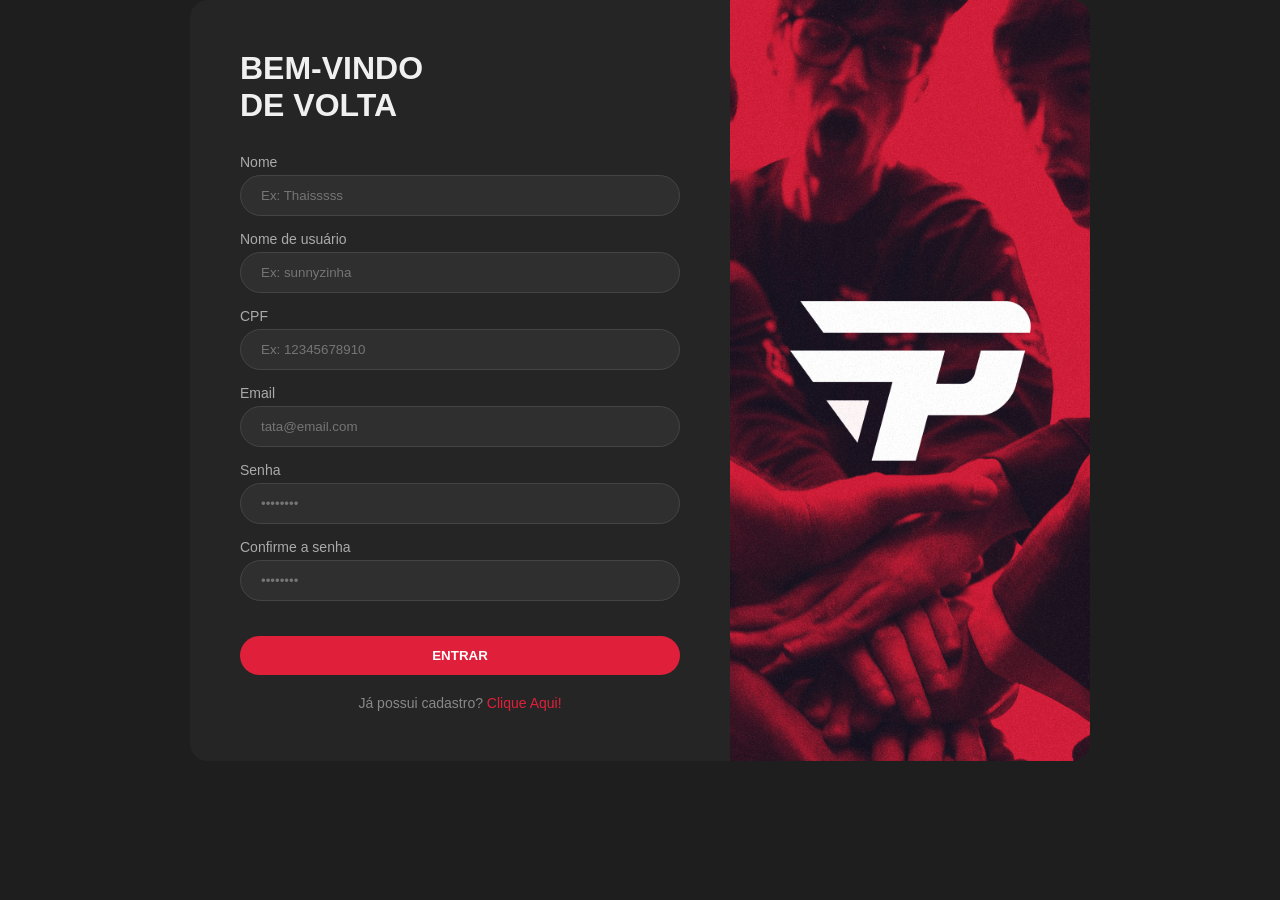
==== cadastro.html @ f2bb2666 "adicionando as telas de login e cadastro" ====
<!DOCTYPE html>
<html lang="pt-BR">
<head>
  <meta charset="UTF-8" />
  <meta name="viewport" content="width=device-width, initial-scale=1.0"/>
  <title>Login</title>
  <link rel="stylesheet" href="styleLogin.css">
</head>
<body>
 
  <div class="card">
    <div class="left">
      <h1>Bem-vindo<br>de volta</h1>
 
      <div class="field">
        <span for="email">Nome</span>
        <input type="text" id="ipt_nome" placeholder="Ex: Thaisssss">
      </div>
 
      <div class="field">
        <span for="senha">Nome de usuário</span>
        <input type="text" id="ipt_apelido" placeholder="Ex: sunnyzinha">
      </div>

      <div class="field">
        <span for="email">CPF</span>
        <input type="text" id="ipt_cpf" placeholder="Ex: 12345678910">
      </div>
 
      <div class="field">
        <span for="senha">Email</span>
        <input type="text" id="ipt_email" placeholder="tata@email.com">
      </div>

      <div class="field">
        <span for="email">Senha</span>
        <input type="password" id="ipt_senha" placeholder="••••••••">
      </div>
 
      <div class="field">
        <span for="senha">Confirme a senha</span>
        <input type="password" id="ipt_senhaCon" placeholder="••••••••">
      </div>
 
      <button class="btn-entrar">ENTRAR</button>
 
      <p class="register-link">
        Já possui cadastro? <a href="login.html">Clique Aqui!</a>
      </p>
    </div>

    <div class="right">
    </div>
  </div>
 
</body>
</html>
---- styleLogin.css ----
* {
  margin: 0;
  padding: 0;
  box-sizing: border-box;
}

body {
  min-height: 600px;
  display: flex;
  align-items: center;
  justify-content: center;
  background-color: #1e1e1e; 
  font-family: Impact, Haettenschweiler, 'Arial Narrow Bold', sans-serif;
}


.card {
  display: flex;
  width: 900px;
  min-height: 480px;
  background-color: #252525;
  border-radius: 18px;
  overflow: hidden; 
}

.left {
  flex: 1;
  padding: 50px;
  display: flex;
  flex-direction: column;
  justify-content: center;
}

.left h1 {
  font-size: 32px;
  color: #f0f0f0;
  text-transform: uppercase;
  margin-bottom: 30px;
}

.field {
  display: flex;
  flex-direction: column;
  margin-bottom: 15px;
}

.field span {
  font-size: 14px;
  color: #aaa;
  margin-bottom: 5px;
}

.field input {
  background-color: #2f2f2f;
  border: 1px solid #444;
  border-radius: 25px;
  padding: 12px 20px;
  color: #fff;
  outline: none; 
}

.btn-entrar {
  margin-top: 20px;
  background-color: #e0203a;
  color: white;
  border: none;
  border-radius: 25px;
  padding: 12px;
  font-weight: bold;
  cursor: pointer;
}

.btn-entrar:hover {
  background-color: #c41a30; 
}

.register-link {
  margin-top: 20px;
  text-align: center;
  color: #888;
  font-size: 14px;
}

.register-link a {
  color: #e0203a;
  text-decoration: none;
}

.right {
  width: 40%;
  background-image: url('assets/login.jpg');
  background-size: cover;
  background-position: center;
}
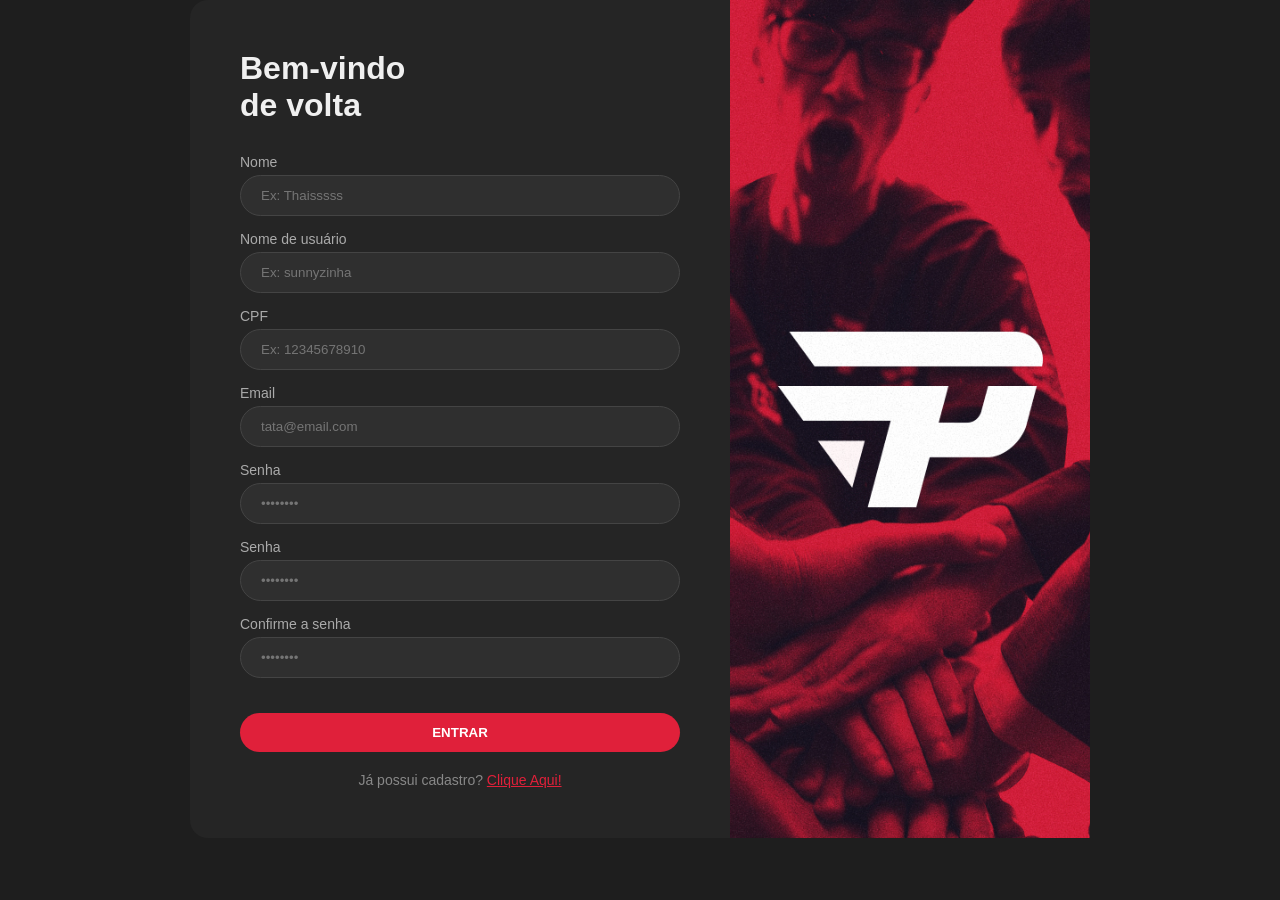
==== commit 93c60b63: "arrumando c" ====
--- a/cadastro.html
+++ b/cadastro.html
@@ -13,32 +13,37 @@
       <h1>Bem-vindo<br>de volta</h1>
  
       <div class="field">
-        <span for="email">Nome</span>
+        <span>Nome</span>
         <input type="text" id="ipt_nome" placeholder="Ex: Thaisssss">
       </div>
  
       <div class="field">
-        <span for="senha">Nome de usuário</span>
+        <span>Nome de usuário</span>
         <input type="text" id="ipt_apelido" placeholder="Ex: sunnyzinha">
       </div>
 
       <div class="field">
-        <span for="email">CPF</span>
+        <span>CPF</span>
         <input type="text" id="ipt_cpf" placeholder="Ex: 12345678910">
       </div>
  
       <div class="field">
-        <span for="senha">Email</span>
+        <span>Email</span>
         <input type="text" id="ipt_email" placeholder="tata@email.com">
       </div>
 
       <div class="field">
-        <span for="email">Senha</span>
+        <span>Senha</span>
+        <input type="password" id="ipt_senha" placeholder="••••••••">
+      </div>
+
+      <div class="field">
+        <span>Senha</span>
         <input type="password" id="ipt_senha" placeholder="••••••••">
       </div>
  
       <div class="field">
-        <span for="senha">Confirme a senha</span>
+        <span>Confirme a senha</span>
         <input type="password" id="ipt_senhaCon" placeholder="••••••••">
       </div>
  
--- a/styleLogin.css
+++ b/styleLogin.css
@@ -21,7 +21,6 @@
   min-height: 480px;
   background-color: #252525;
   border-radius: 18px;
-  overflow: hidden; 
 }
 
 .left {
@@ -35,7 +34,6 @@
 .left h1 {
   font-size: 32px;
   color: #f0f0f0;
-  text-transform: uppercase;
   margin-bottom: 30px;
 }
 
@@ -57,7 +55,6 @@
   border-radius: 25px;
   padding: 12px 20px;
   color: #fff;
-  outline: none; 
 }
 
 .btn-entrar {
@@ -68,7 +65,6 @@
   border-radius: 25px;
   padding: 12px;
   font-weight: bold;
-  cursor: pointer;
 }
 
 .btn-entrar:hover {
@@ -84,7 +80,6 @@
 
 .register-link a {
   color: #e0203a;
-  text-decoration: none;
 }
 
 .right {
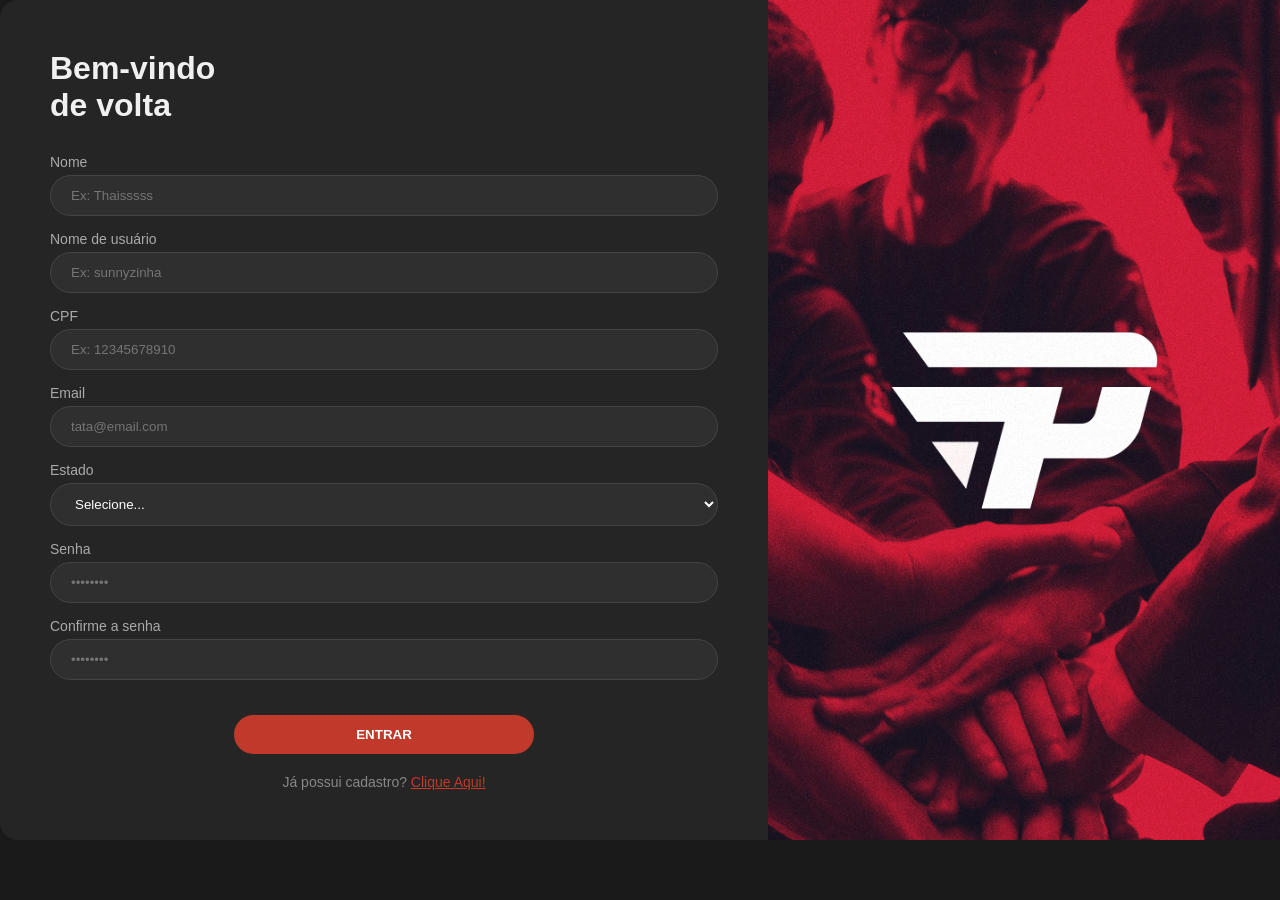
==== commit d370a850: "checkpoint front-end" ====
--- a/cadastro.html
+++ b/cadastro.html
@@ -1,62 +1,94 @@
 <!DOCTYPE html>
 <html lang="pt-BR">
+
 <head>
   <meta charset="UTF-8" />
-  <meta name="viewport" content="width=device-width, initial-scale=1.0"/>
+  <meta name="viewport" content="width=device-width, initial-scale=1.0" />
   <title>Login</title>
-  <link rel="stylesheet" href="styleLogin.css">
+  <link rel="stylesheet" href="style.css">
 </head>
+
 <body>
- 
-  <div class="card">
-    <div class="left">
+
+  <div class="login-tela">
+    <div class="forms">
       <h1>Bem-vindo<br>de volta</h1>
- 
-      <div class="field">
+
+      <div class="campo">
         <span>Nome</span>
         <input type="text" id="ipt_nome" placeholder="Ex: Thaisssss">
       </div>
- 
-      <div class="field">
+
+      <div class="campo">
         <span>Nome de usuário</span>
         <input type="text" id="ipt_apelido" placeholder="Ex: sunnyzinha">
       </div>
 
-      <div class="field">
+      <div class="campo">
         <span>CPF</span>
         <input type="text" id="ipt_cpf" placeholder="Ex: 12345678910">
       </div>
- 
-      <div class="field">
+
+      <div class="campo">
         <span>Email</span>
         <input type="text" id="ipt_email" placeholder="tata@email.com">
       </div>
 
-      <div class="field">
+      <div class="campo">
+        <span>Estado</span>
+        <select name="select_estado" id="ipt_estado">
+          <option value="null">Selecione...</option>
+          <option value="ac">Acre</option>
+          <option value="al">Alagoas</option>
+          <option value="ap">Amapá</option>
+          <option value="am">Amazonas</option>
+          <option value="ba">Bahia</option>
+          <option value="ce">Ceará</option>
+          <option value="df">Distrito Federal</option>
+          <option value="es">Espírito Santo</option>
+          <option value="go">Goiás</option>
+          <option value="ma">Maranhão</option>
+          <option value="mt">Mato Grosso</option>
+          <option value="ms">Mato Grosso do Sul</option>
+          <option value="mg">Minas Gerais</option>
+          <option value="pa">Pará</option>
+          <option value="pb">Paraíba</option>
+          <option value="pr">Paraná</option>
+          <option value="pe">Pernambuco</option>
+          <option value="pi">Piauí</option>
+          <option value="rj">Rio de Janeiro</option>
+          <option value="rn">Rio Grande do Norte</option>
+          <option value="rs">Rio Grande do Sul</option>
+          <option value="ro">Rondônia</option>
+          <option value="rr">Roraima</option>
+          <option value="sc">Santa Catarina</option>
+          <option value="sp">São Paulo</option>
+          <option value="se">Sergipe</option>
+          <option value="to">Tocantins</option>
+        </select>
+      </div>
+
+      <div class="campo">
         <span>Senha</span>
         <input type="password" id="ipt_senha" placeholder="••••••••">
       </div>
 
-      <div class="field">
-        <span>Senha</span>
-        <input type="password" id="ipt_senha" placeholder="••••••••">
-      </div>
- 
-      <div class="field">
+      <div class="campo">
         <span>Confirme a senha</span>
         <input type="password" id="ipt_senhaCon" placeholder="••••••••">
       </div>
- 
+
       <button class="btn-entrar">ENTRAR</button>
- 
-      <p class="register-link">
+
+      <p class="link-cad">
         Já possui cadastro? <a href="login.html">Clique Aqui!</a>
       </p>
     </div>
 
-    <div class="right">
+    <div class="pain-vermelho">
     </div>
   </div>
- 
+
 </body>
-</html>
+
+</html>
--- a/style.css
+++ b/style.css
@@ -0,0 +1,422 @@
+* {
+    margin: 0;
+    padding: 0;
+    box-sizing: border-box;
+}
+ 
+body {
+    background-color: #1a1a1a;
+    color: #fff;
+    font-family: Impact, Haettenschweiler, 'Arial Narrow Bold', sans-serif;
+}
+ 
+.header {
+    display: flex;
+    align-items: center;
+    justify-content: space-between;
+    padding: 20px 50px;
+    background-color: #111;
+    border-bottom: 1px solid #222;
+    position: sticky;
+    top: 0;
+    z-index: 100;
+}
+ 
+.logo-icon {
+    width: 100px;
+    height: 50px;
+    background-image: url('assets/logo.png');
+    background-size: contain;
+    background-repeat: no-repeat;
+}
+ 
+.links-header {
+    display: flex;
+    align-items: center;
+    gap: 28px;
+}
+ 
+.links-header a {
+    color: #ccc;
+    font-weight: bold;
+}
+ 
+.links-header span {
+    color: #555;
+}
+ 
+.btn-login {
+    display: flex;
+    justify-content: center;
+    align-items: center;
+    gap: 7px;
+    background-color: transparent;
+    color: #fff;
+    border-color: #C0392B;
+    border-width: 2px;
+    padding: 10px 20px;
+    border-radius: 5px;
+    font-weight: bold;
+}
+ 
+.btn-login:hover {
+    background-color: #C0392B;
+}
+ 
+.login-icon {
+    width: 20px;
+    height: 20px;
+    object-fit: contain;
+}
+ 
+.banner {
+    height: 460px;
+    display: flex;
+    align-items: center;
+    background-image: url('assets/principal.png');
+    background-size: cover;
+    background-position: center;
+    padding: 0 70px;
+}
+ 
+.banner-titulo {
+    font-size: 50px;
+    font-weight: bold;
+    margin-bottom: 20px;
+}
+ 
+.banner-txt {
+    color: #aaa;
+    margin-bottom: 30px;
+}
+ 
+.txt-tradicao {
+    padding: 70px 40px;
+    text-align: center;
+    background-color: #161616;
+}
+ 
+.txt-tradicao h2 {
+    font-size: 30px;
+    margin-bottom: 20px;
+}
+ 
+.paixao {
+    color: #C0392B;
+}
+ 
+.lista-cards {
+    display: flex;
+    justify-content: center;
+    gap: 70px;
+    padding: 40px 70px;
+    background-color: #161616;
+    flex-wrap: wrap;
+}
+ 
+.card {
+    border: 2px solid #C0392B;
+    border-radius: 30px;
+    width: 280px;
+    padding: 40px 20px;
+    text-align: center;
+    background-color: #1f1f1f;
+}
+ 
+.card-icon {
+    width: 60px;
+    height: 60px;
+    background-color: #C0392B;
+    border-radius: 50%;
+    margin: 0 auto 20px;
+    display: flex;
+    align-items: center;
+    justify-content: center;
+}
+ 
+.img-card {
+    width: 30px;
+    height: 30px;
+    object-fit: contain;
+}
+ 
+footer {
+    background-color: #0d0d0d;
+    padding: 30px;
+    text-align: center;
+}
+ 
+footer p {
+    color: #555;
+    font-size: 13px;
+}
+ 
+footer span {
+    color: #C0392B;
+}
+ 
+.painel-times {
+    padding: 40px;
+}
+ 
+.lista-jogos{
+    display: flex;
+    justify-content: center;
+    gap: 20px;
+    margin-bottom: 30px;
+}
+ 
+.cards-time {
+    border: 2px solid #C0392B;
+    border-radius: 10px;
+    padding: 30px;
+    background-color: #1f1f1f;
+}
+ 
+.grid-time {
+    display: flex;
+    flex-wrap: wrap;
+    justify-content: center;
+    gap: 25px;
+}
+ 
+.card-jogador {
+    display: flex;
+    flex-direction: column;
+    align-items: center;
+}
+ 
+.foto-jogador {
+    width: 130px;
+    height: 160px;
+    border: 2px solid #C0392B;
+    border-radius: 10px;
+    margin-bottom: 10px;
+}
+ 
+.foto-jogador img {
+    width: 100%;
+    height: 100%;
+    object-fit: cover;
+}
+ 
+.infos-jogador {
+    display: flex;
+    align-items: center;
+    justify-content: center;
+    gap: 8px;
+}
+ 
+.nome-jogador {
+    font-weight: bold;
+    font-size: 16px;
+    color: #fff;
+}
+ 
+.bandeira, .icon-role{
+    width: 20px;
+    height: 15px;
+}
+ 
+.bandeira img, .icon-role img {
+    width: 100%;
+}
+ 
+.login-tela {
+    display: flex;
+    width: 100%;
+    min-height: 605px;
+    background-color: #252525;
+    border-radius: 18px;
+}
+
+.forms {
+    flex: 1;
+    padding: 50px;
+    display: flex;
+    flex-direction: column;
+    justify-content: center;
+}
+ 
+.forms h1 {
+    font-size: 32px;
+    color: #f0f0f0;
+    margin-bottom: 30px;
+}
+ 
+.campo {
+    display: flex;
+    flex-direction: column;
+    margin-bottom: 15px;
+}
+ 
+.campo span {
+    font-size: 14px;
+    color: #aaa;
+    margin-bottom: 5px;
+}
+ 
+.campo input, .campo select {
+    background-color: #2f2f2f;
+    border: 1px solid #444;
+    border-radius: 25px;
+    padding: 12px 20px;
+    color: #fff;
+}
+ 
+.btn-entrar {
+    margin-top: 20px;
+    background-color: #C0392B;
+    color: white;
+    border: none;
+    width: 300px;
+    border-radius: 25px;
+    padding: 12px;
+    font-weight: bold;
+    align-self: center;
+}
+ 
+.link-cad {
+    margin-top: 20px;
+    text-align: center;
+    color: #888;
+    font-size: 14px;
+}
+ 
+.link-cad a {
+    color: #C0392B;
+}
+ 
+.pain-vermelho {
+    width: 40%;
+    background-image: url('assets/login.jpg');
+    background-size: cover;
+    background-position: center;
+}
+ 
+.dashboard {
+    position: fixed;
+    top: 90px;             
+    width: 400px;
+    padding: 20px;
+    display: flex;
+    flex-direction: column;
+    gap: 15px;
+}
+ 
+.lista-kpis {
+    display: flex;
+    gap: 15px;
+}
+ 
+.kpi {
+    flex: 1;
+    border: 3px solid #C0392B;
+    border-radius: 8px;
+    padding: 15px;
+}
+ 
+.kpi p {
+    font-size: 12px;
+    color: #aaa;
+    margin-bottom: 8px;
+}
+ 
+.kpi h2 {
+    font-size: 26px;
+    font-weight: bold;
+}
+ 
+.grafico {
+    border: 1px solid #333;
+    border-radius: 8px;
+    padding: 15px;
+}
+ 
+.grafico p {
+    font-size: 12px;
+    color: #aaa;
+    margin-bottom: 10px;
+    text-align: center;
+}
+ 
+.feed {
+    margin-left: 400px;
+    flex: 1;
+    padding: 20px;
+    display: flex;
+    flex-direction: column;
+    gap: 15px;
+}
+ 
+.postagem-nova {
+    display: flex;
+    gap: 10px;
+}
+ 
+.postagem-nova input {
+    flex: 1;
+    background-color: #2a2a2a;
+    border: 1px solid #C0392B;
+    border-radius: 25px;
+    padding: 12px 20px;
+    color: #fff;
+    font-size: 14px;
+}
+ 
+.postagem-nova input::placeholder {
+    color: #666;
+}
+ 
+.btn-postar {
+    display: flex;
+    background-color: #C0392B;
+    color: white;
+    border: none;
+    padding: 10px 22px;
+    border-radius: 25px;
+    font-size: 14px;
+    align-items: center;
+    justify-content: center;
+    gap: 7px;
+}
+ 
+.postagens {
+    border: 1px solid #333;
+    border-radius: 8px;
+    padding: 18px;
+    background-color: #222;
+}
+ 
+.postagens h3 {
+    font-size: 16px;
+    margin-bottom: 8px;
+}
+ 
+.postagens p {
+    font-size: 14px;
+    color: #ccc;
+}
+ 
+.likes {
+    display: flex;
+    justify-content: flex-end;
+    align-items: center;
+    gap: 6px;
+    margin-top: 12px;
+    color: #aaa;
+    font-size: 13px;
+}
+
+.icone-curtida {
+    width: 20px;
+    height: 20px;
+    background-color: #555;
+    background-size: contain;
+    background-repeat: no-repeat;
+    background-position: center;
+}
+ 
+.likes span {
+    font-size: 18px;
+}
